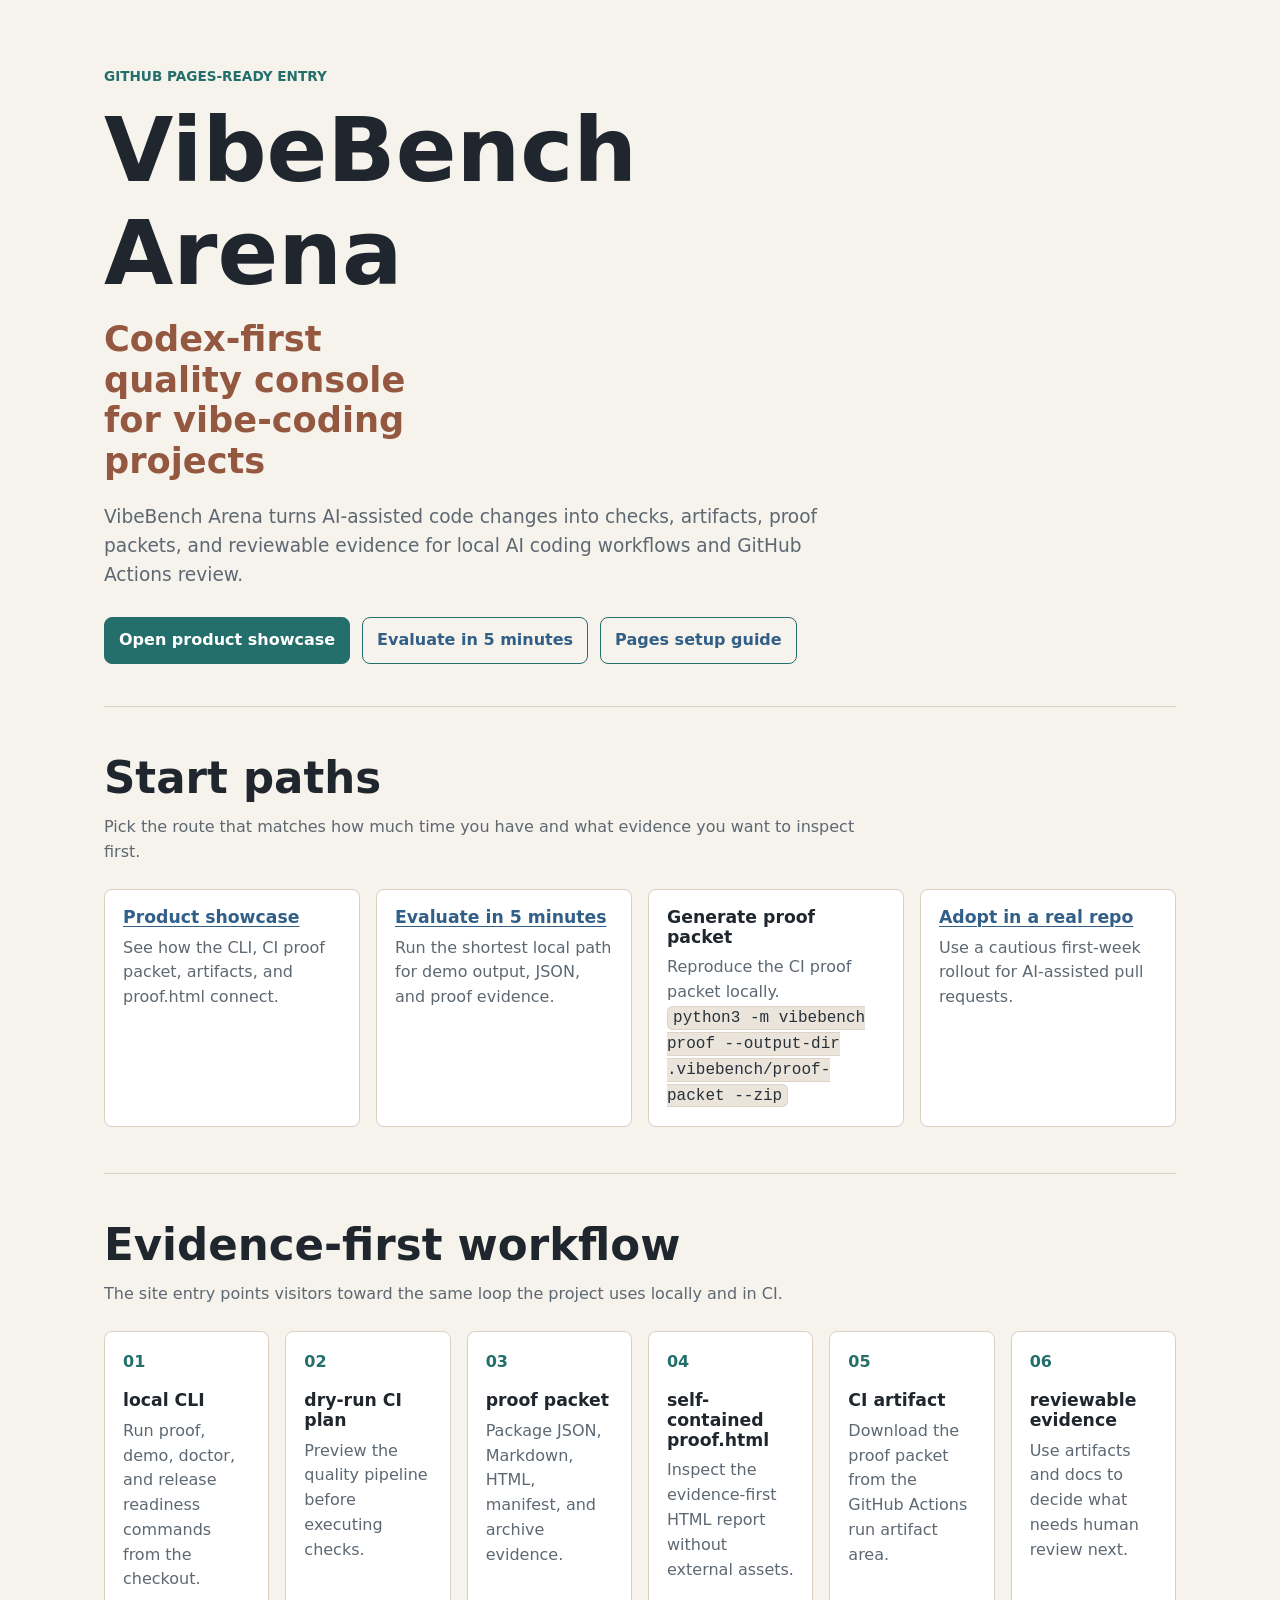
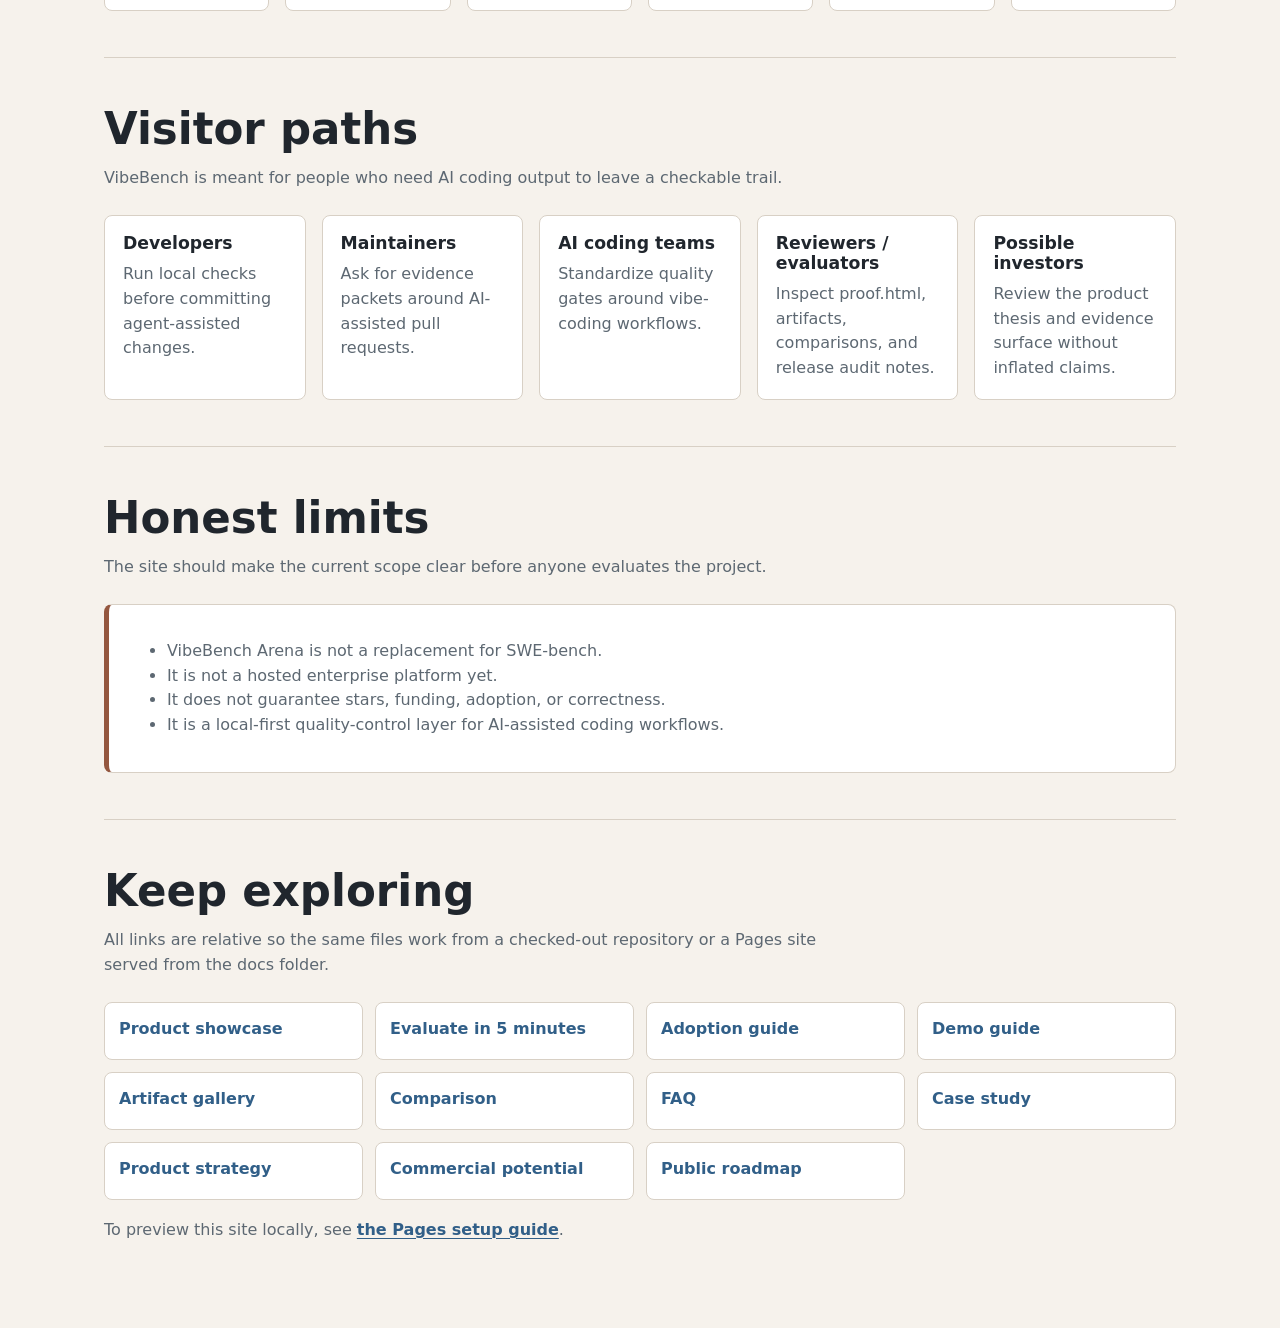
==== docs/index.html @ 3d6473d1 "docs: add GitHub Pages site entry" ====
<!doctype html>
<html lang="en">
<head>
  <meta charset="utf-8">
  <meta name="viewport" content="width=device-width, initial-scale=1">
  <title>VibeBench Arena</title>
  <style>
    :root {
      color-scheme: light;
      --bg: #f6f2ec;
      --panel: #ffffff;
      --ink: #20262d;
      --muted: #5d6872;
      --line: #d8d0c5;
      --teal: #246f6b;
      --blue: #315f88;
      --green: #4f7a48;
      --rust: #94573f;
      --gold: #aa7928;
    }

    * {
      box-sizing: border-box;
    }

    body {
      margin: 0;
      background: var(--bg);
      color: var(--ink);
      font-family:
        ui-sans-serif,
        system-ui,
        -apple-system,
        BlinkMacSystemFont,
        "Segoe UI",
        sans-serif;
      line-height: 1.55;
    }

    a {
      color: var(--blue);
      font-weight: 800;
      text-decoration-thickness: 0.08em;
      text-underline-offset: 0.18em;
    }

    .page {
      max-width: 1120px;
      margin: 0 auto;
      padding: 24px;
    }

    header {
      min-height: 68vh;
      align-content: center;
      border-bottom: 1px solid var(--line);
      display: grid;
      gap: 28px;
      padding: 42px 0;
    }

    .eyebrow {
      color: var(--teal);
      font-size: 0.85rem;
      font-weight: 900;
      letter-spacing: 0;
      margin: 0 0 12px;
      text-transform: uppercase;
    }

    h1,
    h2,
    h3 {
      line-height: 1.15;
      margin: 0;
    }

    h1 {
      font-size: clamp(3rem, 7vw, 5.8rem);
      max-width: 8ch;
    }

    header h2 {
      color: var(--rust);
      font-size: clamp(1.4rem, 3vw, 2.2rem);
      margin-top: 14px;
      max-width: 15ch;
    }

    .subtitle {
      color: var(--muted);
      font-size: 1.16rem;
      margin: 22px 0 0;
      max-width: 64ch;
    }

    .hero-links {
      display: flex;
      flex-wrap: wrap;
      gap: 12px;
    }

    .button {
      align-items: center;
      border: 1px solid var(--teal);
      border-radius: 8px;
      display: inline-flex;
      min-height: 44px;
      padding: 10px 14px;
      text-decoration: none;
    }

    .button.primary {
      background: var(--teal);
      color: #ffffff;
    }

    section {
      border-bottom: 1px solid var(--line);
      padding: 46px 0;
    }

    section:last-child {
      border-bottom: 0;
    }

    .section-head {
      display: grid;
      gap: 12px;
      margin-bottom: 24px;
      max-width: 760px;
    }

    .section-head h2 {
      font-size: clamp(1.75rem, 3.4vw, 2.8rem);
    }

    .section-head p {
      color: var(--muted);
      margin: 0;
    }

    .grid {
      display: grid;
      gap: 16px;
    }

    .cards {
      grid-template-columns: repeat(4, minmax(0, 1fr));
    }

    .people {
      grid-template-columns: repeat(5, minmax(0, 1fr));
    }

    .card {
      background: var(--panel);
      border: 1px solid var(--line);
      border-radius: 8px;
      padding: 18px;
    }

    .card h3 {
      font-size: 1.08rem;
      margin-bottom: 8px;
    }

    .card p,
    .card li {
      color: var(--muted);
    }

    .card p {
      margin: 0;
    }

    code {
      background: #ebe4db;
      border: 1px solid #ddd3c7;
      border-radius: 6px;
      color: #27313a;
      font-family:
        ui-monospace,
        SFMono-Regular,
        Menlo,
        Consolas,
        "Liberation Mono",
        monospace;
      padding: 0.12rem 0.32rem;
      overflow-wrap: anywhere;
    }

    .flow {
      counter-reset: flow;
      grid-template-columns: repeat(6, minmax(0, 1fr));
    }

    .flow .card {
      min-height: 142px;
    }

    .flow .card::before {
      color: var(--teal);
      content: counter(flow, decimal-leading-zero);
      counter-increment: flow;
      display: block;
      font-weight: 900;
      margin-bottom: 16px;
    }

    .path-command {
      margin-top: 14px;
    }

    .limits {
      border-left: 5px solid var(--rust);
    }

    .links {
      list-style: none;
      margin: 0;
      padding: 0;
      display: grid;
      gap: 12px;
      grid-template-columns: repeat(4, minmax(0, 1fr));
    }

    .links a {
      background: var(--panel);
      border: 1px solid var(--line);
      border-radius: 8px;
      display: block;
      min-height: 58px;
      padding: 14px;
      text-decoration: none;
    }

    .note {
      color: var(--muted);
      margin-top: 18px;
    }

    @media (max-width: 980px) {
      .cards,
      .people,
      .flow,
      .links {
        grid-template-columns: 1fr 1fr;
      }

      header {
        min-height: auto;
      }
    }

    @media (max-width: 620px) {
      .page {
        padding: 18px;
      }

      .cards,
      .people,
      .flow,
      .links {
        grid-template-columns: 1fr;
      }

      .hero-links {
        align-items: stretch;
        flex-direction: column;
      }
    }
  </style>
</head>
<body>
  <main class="page">
    <header>
      <div>
        <p class="eyebrow">GitHub Pages-ready entry</p>
        <h1>VibeBench Arena</h1>
        <h2>Codex-first quality console for vibe-coding projects</h2>
        <p class="subtitle">
          VibeBench Arena turns AI-assisted code changes into checks, artifacts,
          proof packets, and reviewable evidence for local AI coding workflows
          and GitHub Actions review.
        </p>
      </div>
      <nav class="hero-links" aria-label="Primary entry links">
        <a class="button primary" href="showcase.html">Open product showcase</a>
        <a class="button" href="evaluate.md">Evaluate in 5 minutes</a>
        <a class="button" href="pages.md">Pages setup guide</a>
      </nav>
    </header>

    <section aria-labelledby="start-title">
      <div class="section-head">
        <h2 id="start-title">Start paths</h2>
        <p>
          Pick the route that matches how much time you have and what evidence
          you want to inspect first.
        </p>
      </div>
      <div class="grid cards">
        <article class="card">
          <h3><a href="showcase.html">Product showcase</a></h3>
          <p>See how the CLI, CI proof packet, artifacts, and proof.html connect.</p>
        </article>
        <article class="card">
          <h3><a href="evaluate.md">Evaluate in 5 minutes</a></h3>
          <p>Run the shortest local path for demo output, JSON, and proof evidence.</p>
        </article>
        <article class="card">
          <h3>Generate proof packet</h3>
          <p>Reproduce the CI proof packet locally.</p>
          <p class="path-command"><code>python3 -m vibebench proof --output-dir .vibebench/proof-packet --zip</code></p>
        </article>
        <article class="card">
          <h3><a href="adoption.md">Adopt in a real repo</a></h3>
          <p>Use a cautious first-week rollout for AI-assisted pull requests.</p>
        </article>
      </div>
    </section>

    <section aria-labelledby="flow-title">
      <div class="section-head">
        <h2 id="flow-title">Evidence-first workflow</h2>
        <p>
          The site entry points visitors toward the same loop the project uses
          locally and in CI.
        </p>
      </div>
      <div class="grid flow">
        <article class="card">
          <h3>local CLI</h3>
          <p>Run proof, demo, doctor, and release readiness commands from the checkout.</p>
        </article>
        <article class="card">
          <h3>dry-run CI plan</h3>
          <p>Preview the quality pipeline before executing checks.</p>
        </article>
        <article class="card">
          <h3>proof packet</h3>
          <p>Package JSON, Markdown, HTML, manifest, and archive evidence.</p>
        </article>
        <article class="card">
          <h3>self-contained proof.html</h3>
          <p>Inspect the evidence-first HTML report without external assets.</p>
        </article>
        <article class="card">
          <h3>CI artifact</h3>
          <p>Download the proof packet from the GitHub Actions run artifact area.</p>
        </article>
        <article class="card">
          <h3>reviewable evidence</h3>
          <p>Use artifacts and docs to decide what needs human review next.</p>
        </article>
      </div>
    </section>

    <section aria-labelledby="visitors-title">
      <div class="section-head">
        <h2 id="visitors-title">Visitor paths</h2>
        <p>
          VibeBench is meant for people who need AI coding output to leave a
          checkable trail.
        </p>
      </div>
      <div class="grid people">
        <article class="card">
          <h3>Developers</h3>
          <p>Run local checks before committing agent-assisted changes.</p>
        </article>
        <article class="card">
          <h3>Maintainers</h3>
          <p>Ask for evidence packets around AI-assisted pull requests.</p>
        </article>
        <article class="card">
          <h3>AI coding teams</h3>
          <p>Standardize quality gates around vibe-coding workflows.</p>
        </article>
        <article class="card">
          <h3>Reviewers / evaluators</h3>
          <p>Inspect proof.html, artifacts, comparisons, and release audit notes.</p>
        </article>
        <article class="card">
          <h3>Possible investors</h3>
          <p>Review the product thesis and evidence surface without inflated claims.</p>
        </article>
      </div>
    </section>

    <section aria-labelledby="limits-title">
      <div class="section-head">
        <h2 id="limits-title">Honest limits</h2>
        <p>
          The site should make the current scope clear before anyone evaluates
          the project.
        </p>
      </div>
      <div class="card limits">
        <ul>
          <li>VibeBench Arena is not a replacement for SWE-bench.</li>
          <li>It is not a hosted enterprise platform yet.</li>
          <li>It does not guarantee stars, funding, adoption, or correctness.</li>
          <li>It is a local-first quality-control layer for AI-assisted coding workflows.</li>
        </ul>
      </div>
    </section>

    <section aria-labelledby="links-title">
      <div class="section-head">
        <h2 id="links-title">Keep exploring</h2>
        <p>All links are relative so the same files work from a checked-out repository or a Pages site served from the docs folder.</p>
      </div>
      <ul class="links">
        <li><a href="showcase.html">Product showcase</a></li>
        <li><a href="evaluate.md">Evaluate in 5 minutes</a></li>
        <li><a href="adoption.md">Adoption guide</a></li>
        <li><a href="demo.md">Demo guide</a></li>
        <li><a href="artifact-gallery.md">Artifact gallery</a></li>
        <li><a href="comparison.md">Comparison</a></li>
        <li><a href="faq.md">FAQ</a></li>
        <li><a href="case-study.md">Case study</a></li>
        <li><a href="product-strategy.md">Product strategy</a></li>
        <li><a href="commercial-potential.md">Commercial potential</a></li>
        <li><a href="roadmap-public.md">Public roadmap</a></li>
      </ul>
      <p class="note">To preview this site locally, see <a href="pages.md">the Pages setup guide</a>.</p>
    </section>
  </main>
</body>
</html>
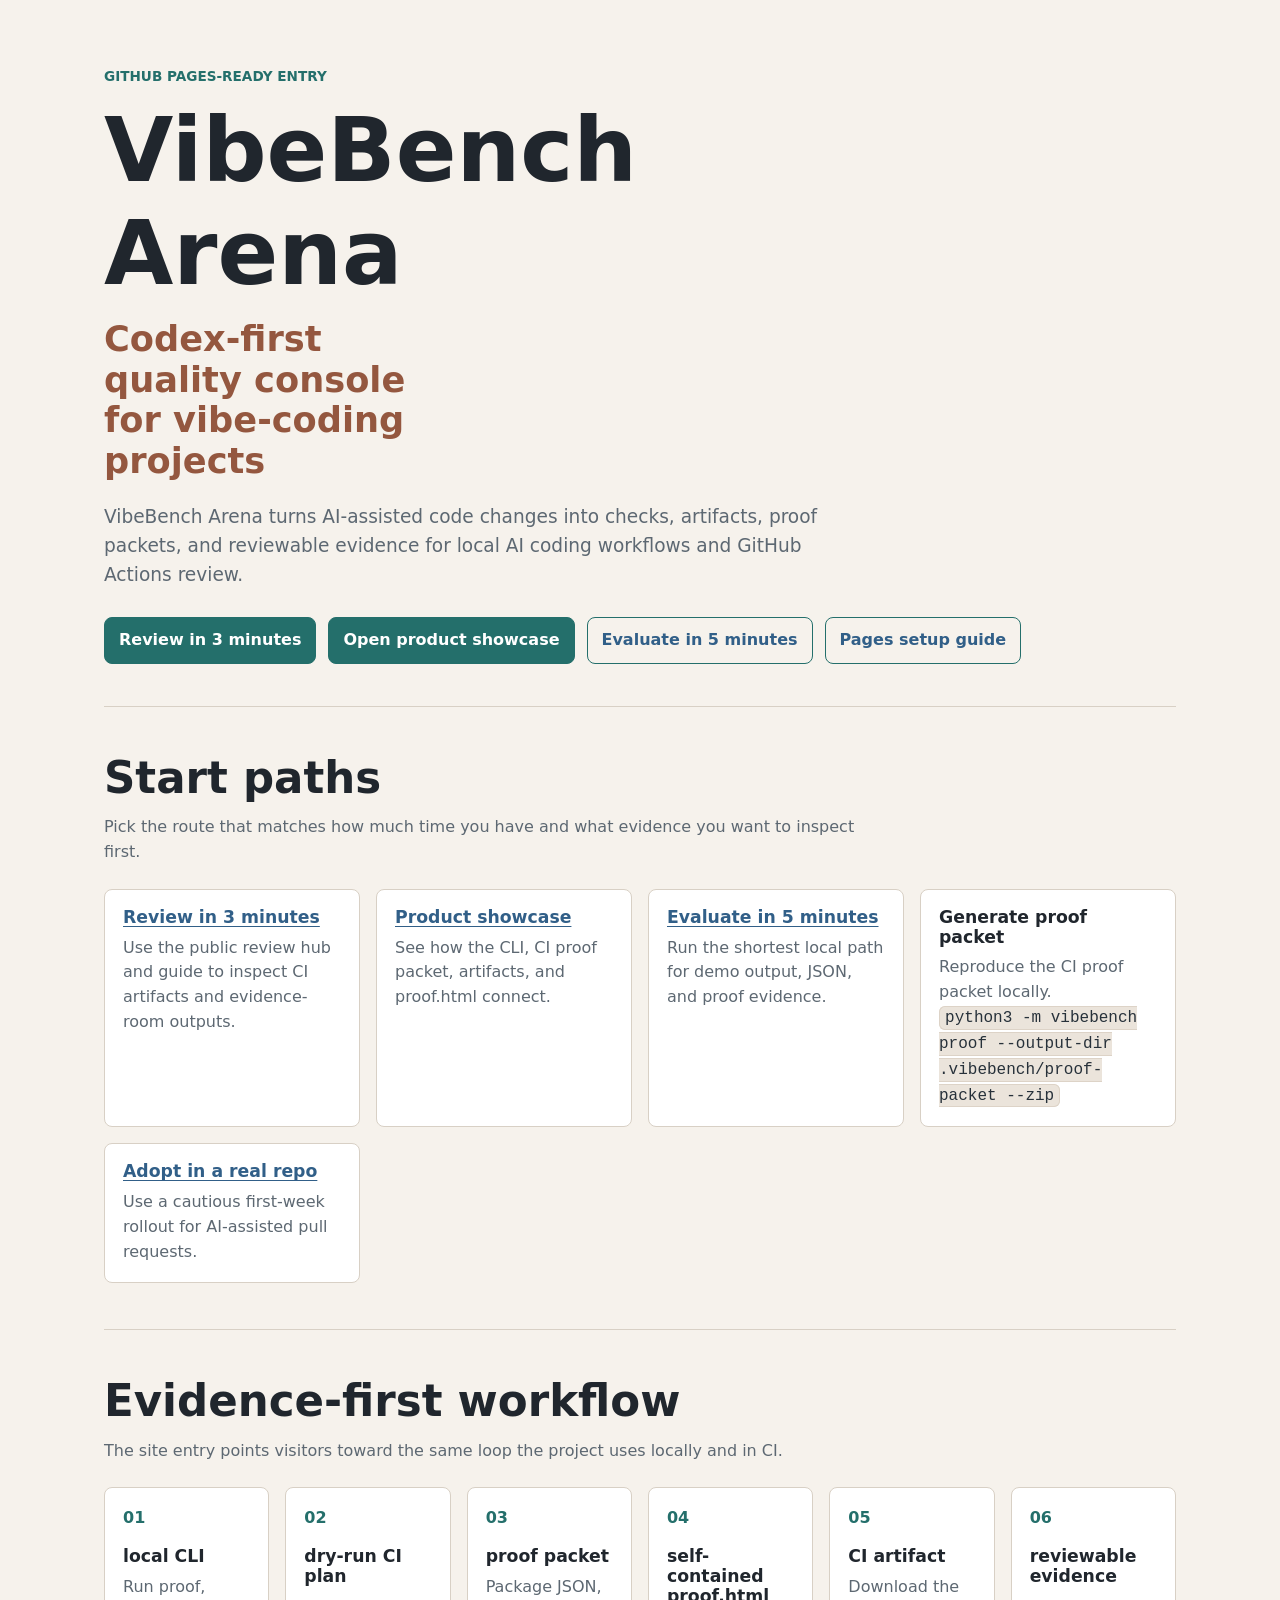
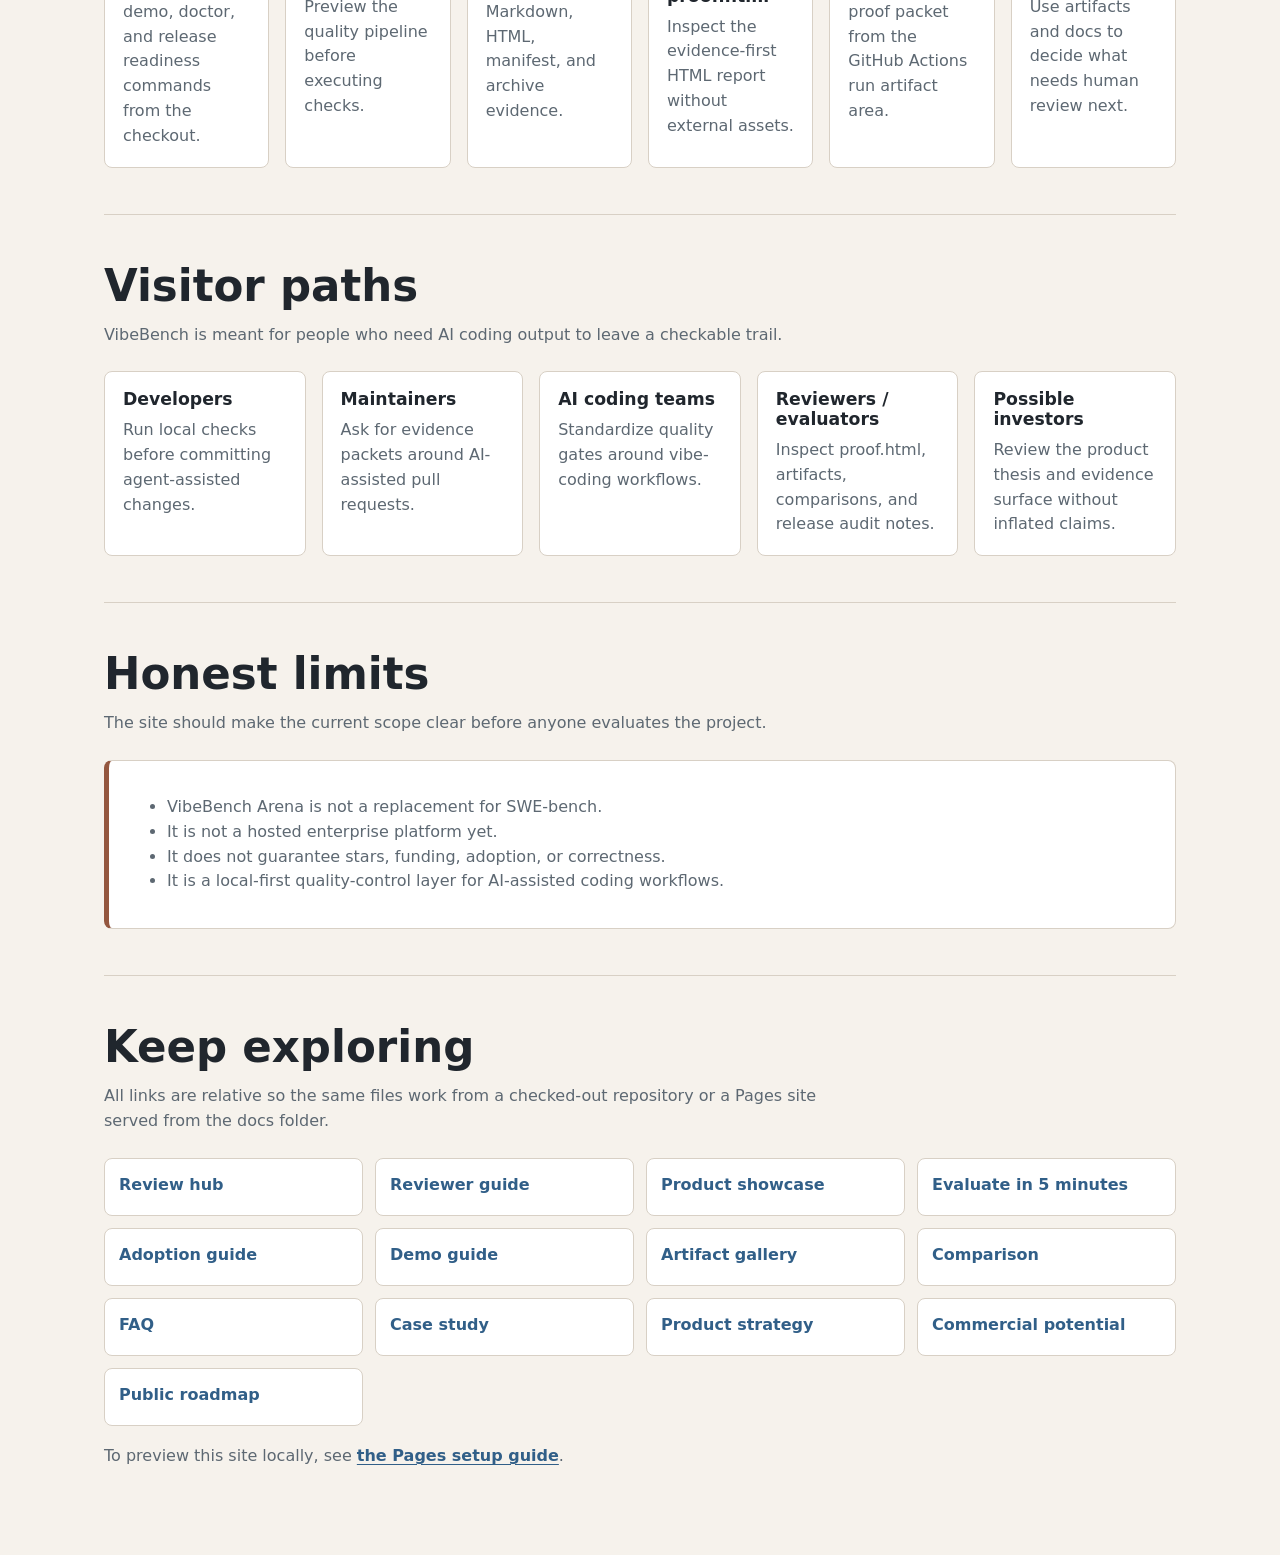
==== commit e4c122ef: "docs: add public review hub" ====
--- a/docs/index.html
+++ b/docs/index.html
@@ -286,6 +286,7 @@
         </p>
       </div>
       <nav class="hero-links" aria-label="Primary entry links">
+        <a class="button primary" href="review-hub.html">Review in 3 minutes</a>
         <a class="button primary" href="showcase.html">Open product showcase</a>
         <a class="button" href="evaluate.md">Evaluate in 5 minutes</a>
         <a class="button" href="pages.md">Pages setup guide</a>
@@ -302,6 +303,10 @@
       </div>
       <div class="grid cards">
         <article class="card">
+          <h3><a href="review-hub.html">Review in 3 minutes</a></h3>
+          <p>Use the public review hub and guide to inspect CI artifacts and evidence-room outputs.</p>
+        </article>
+        <article class="card">
           <h3><a href="showcase.html">Product showcase</a></h3>
           <p>See how the CLI, CI proof packet, artifacts, and proof.html connect.</p>
         </article>
@@ -413,6 +418,8 @@
         <p>All links are relative so the same files work from a checked-out repository or a Pages site served from the docs folder.</p>
       </div>
       <ul class="links">
+        <li><a href="review-hub.html">Review hub</a></li>
+        <li><a href="reviewer-guide.md">Reviewer guide</a></li>
         <li><a href="showcase.html">Product showcase</a></li>
         <li><a href="evaluate.md">Evaluate in 5 minutes</a></li>
         <li><a href="adoption.md">Adoption guide</a></li>
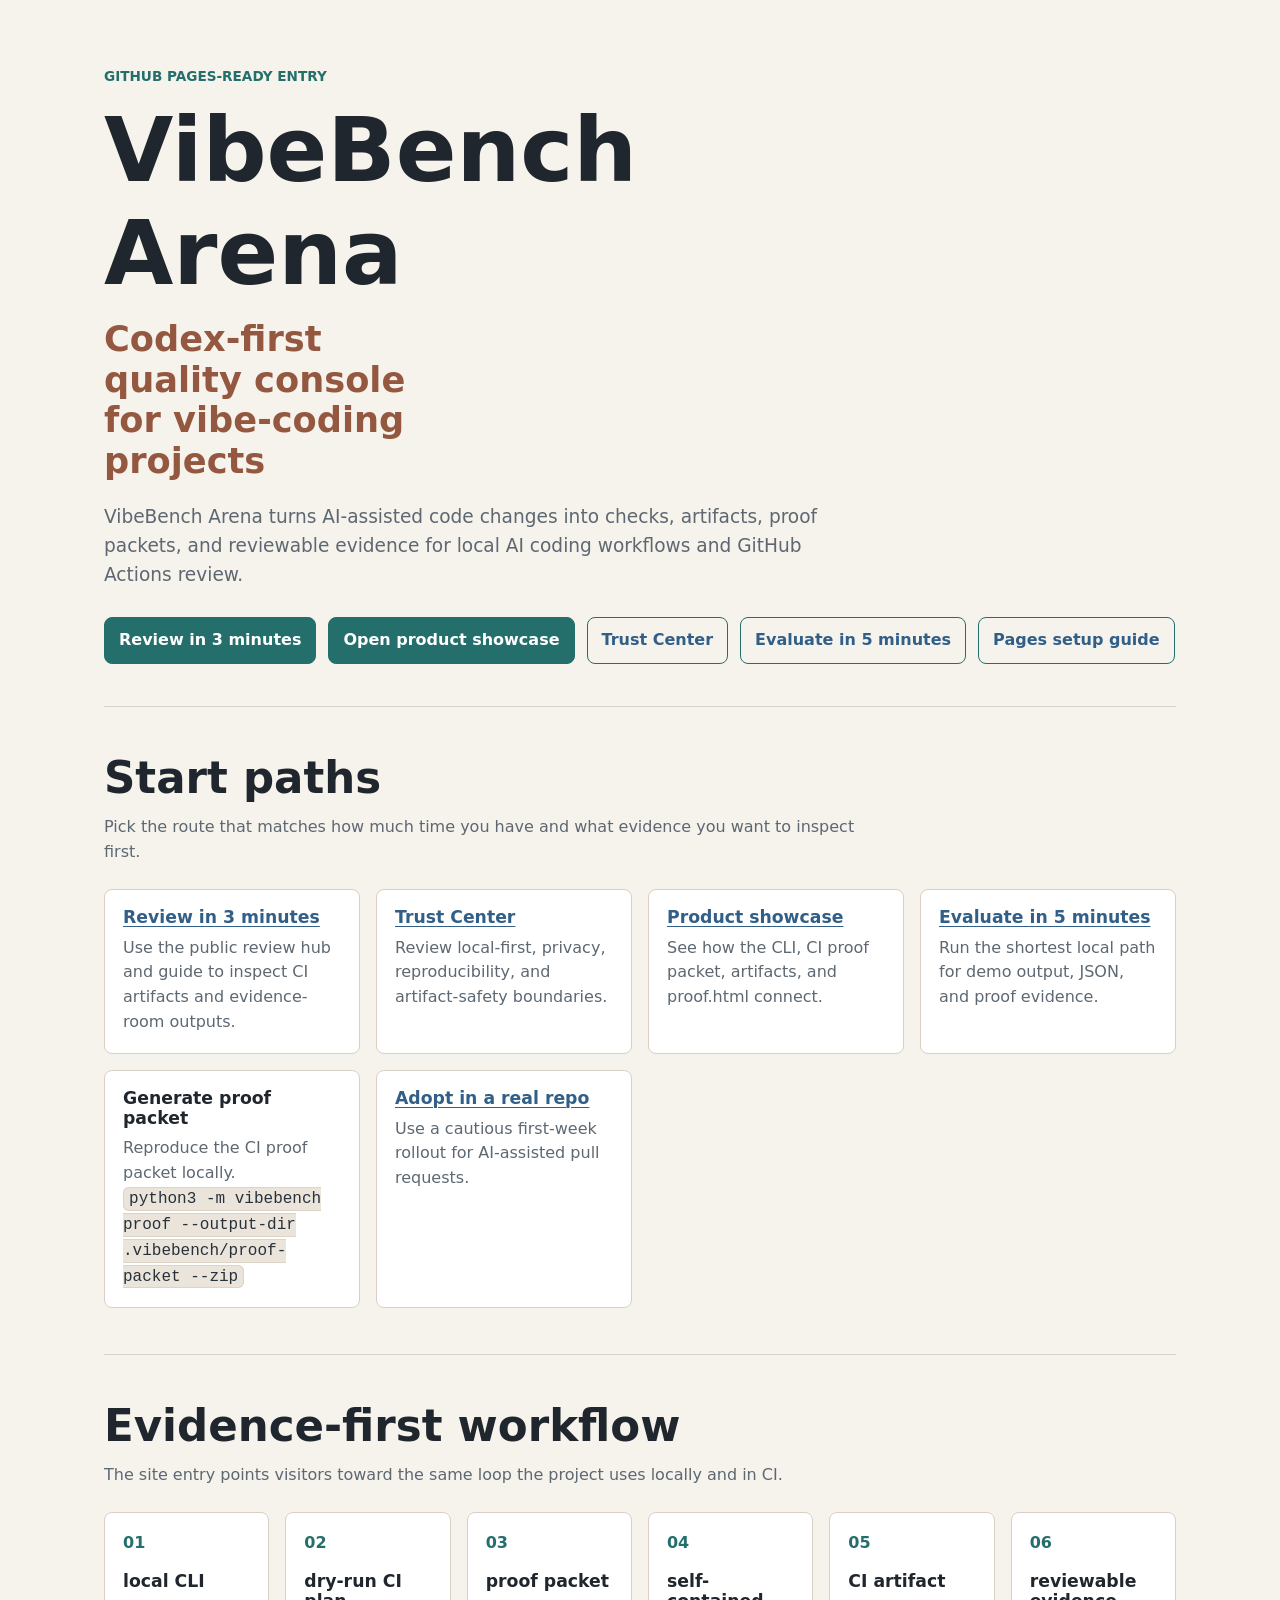
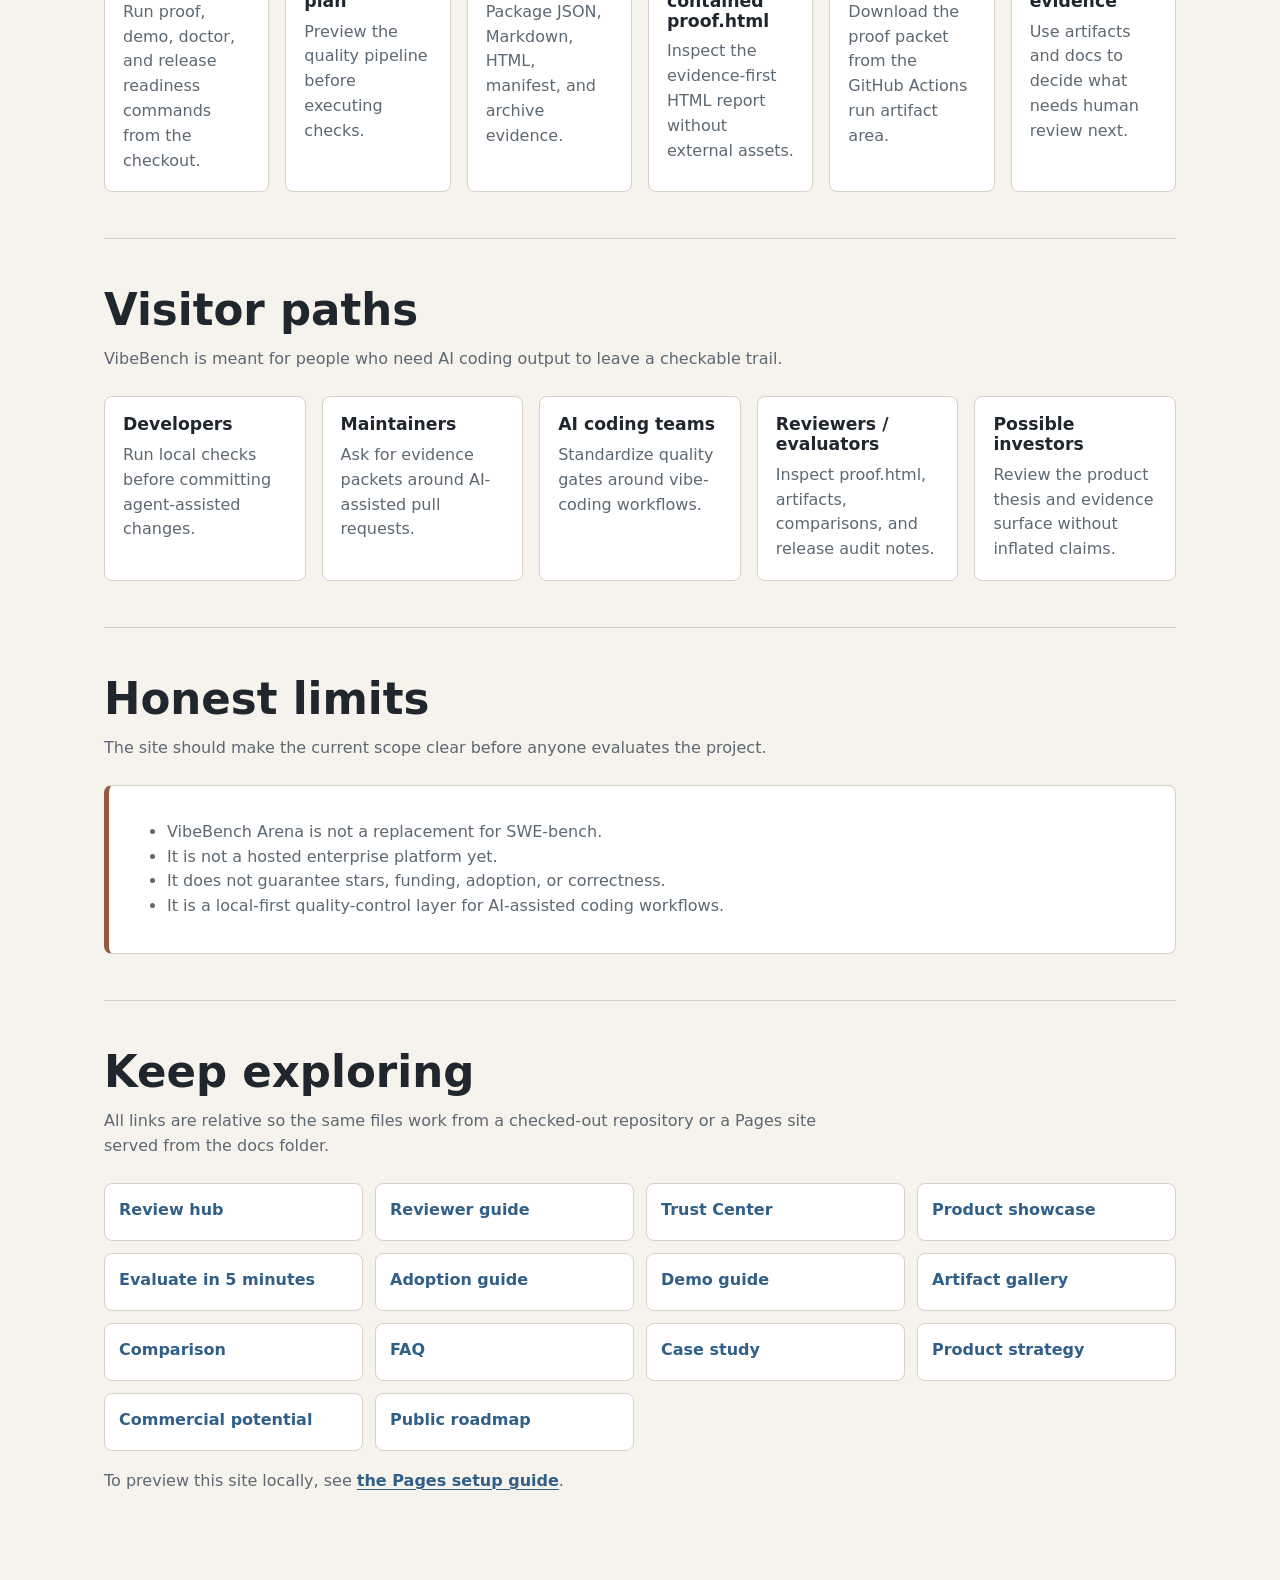
==== commit 337ebbc2: "feat: add public trust center" ====
--- a/docs/index.html
+++ b/docs/index.html
@@ -288,6 +288,7 @@
       <nav class="hero-links" aria-label="Primary entry links">
         <a class="button primary" href="review-hub.html">Review in 3 minutes</a>
         <a class="button primary" href="showcase.html">Open product showcase</a>
+        <a class="button" href="trust-center.html">Trust Center</a>
         <a class="button" href="evaluate.md">Evaluate in 5 minutes</a>
         <a class="button" href="pages.md">Pages setup guide</a>
       </nav>
@@ -307,6 +308,10 @@
           <p>Use the public review hub and guide to inspect CI artifacts and evidence-room outputs.</p>
         </article>
         <article class="card">
+          <h3><a href="trust-center.html">Trust Center</a></h3>
+          <p>Review local-first, privacy, reproducibility, and artifact-safety boundaries.</p>
+        </article>
+        <article class="card">
           <h3><a href="showcase.html">Product showcase</a></h3>
           <p>See how the CLI, CI proof packet, artifacts, and proof.html connect.</p>
         </article>
@@ -420,6 +425,7 @@
       <ul class="links">
         <li><a href="review-hub.html">Review hub</a></li>
         <li><a href="reviewer-guide.md">Reviewer guide</a></li>
+        <li><a href="trust-center.html">Trust Center</a></li>
         <li><a href="showcase.html">Product showcase</a></li>
         <li><a href="evaluate.md">Evaluate in 5 minutes</a></li>
         <li><a href="adoption.md">Adoption guide</a></li>
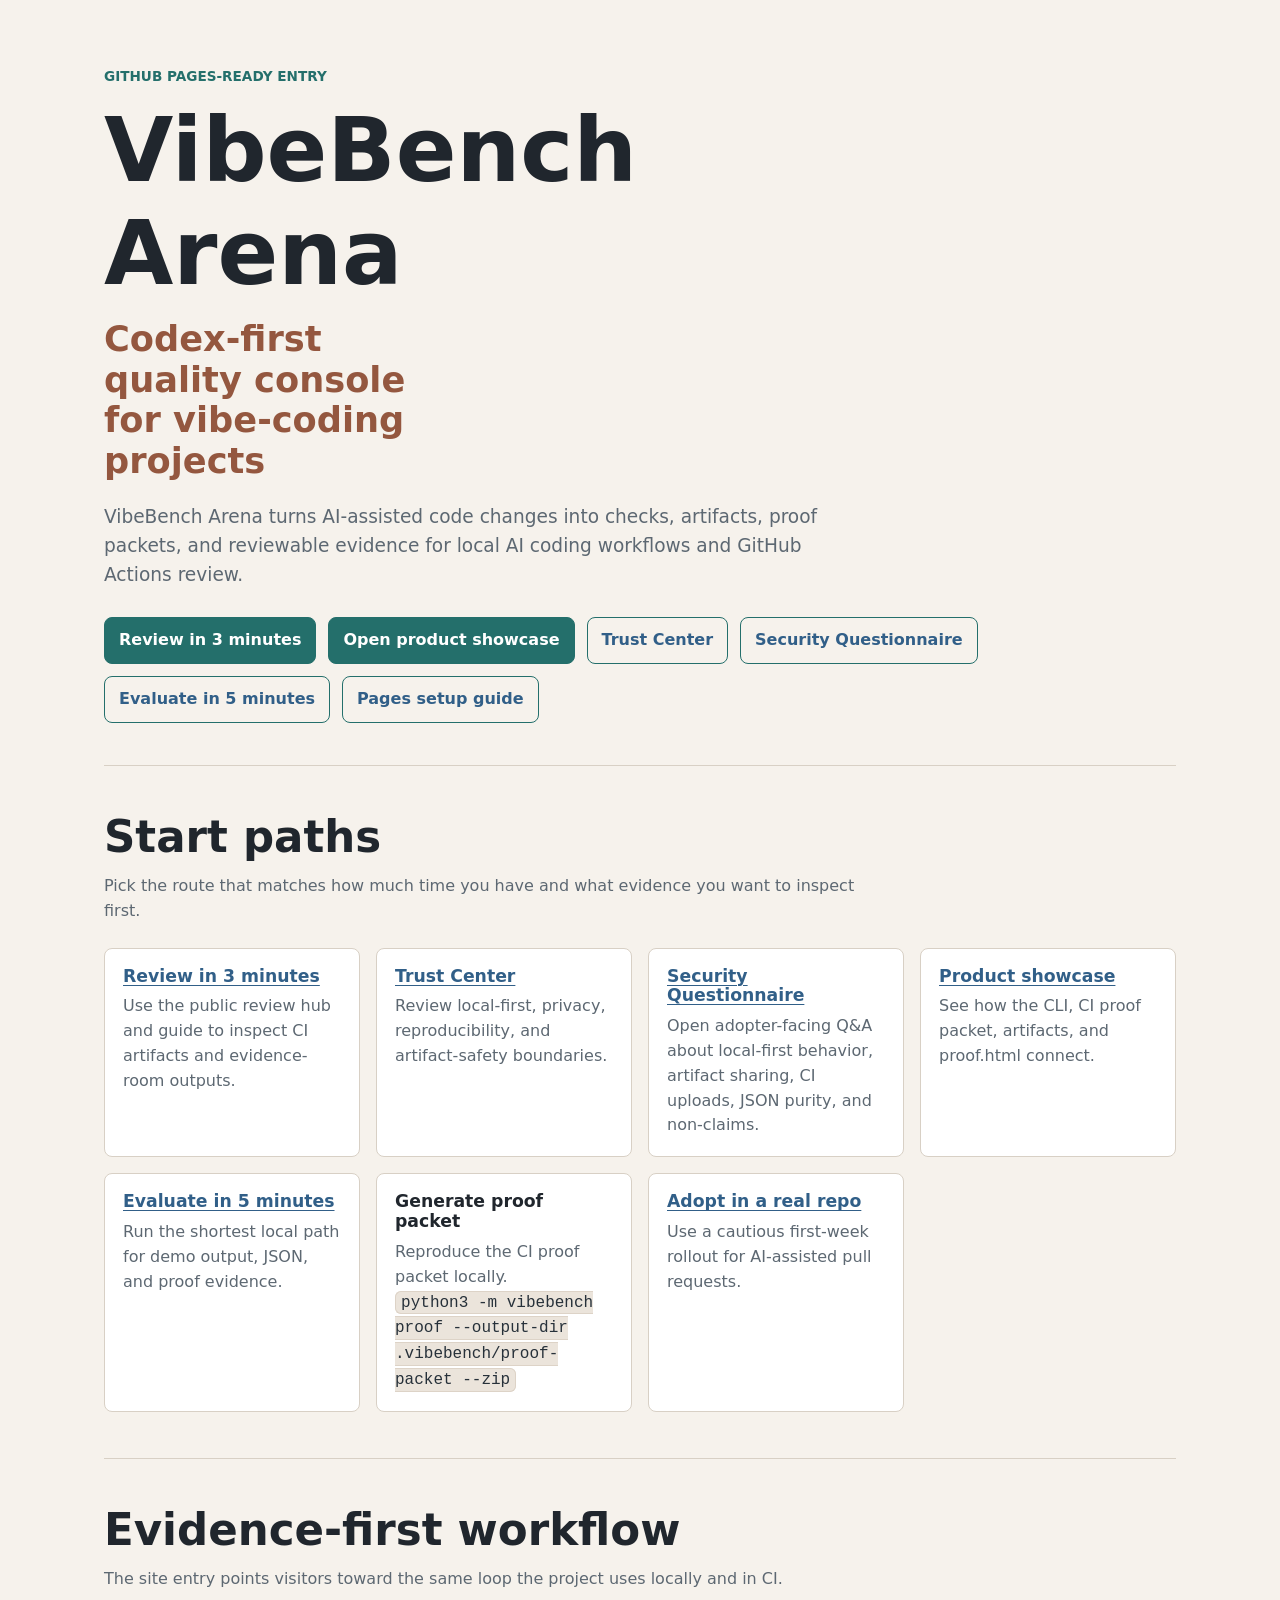
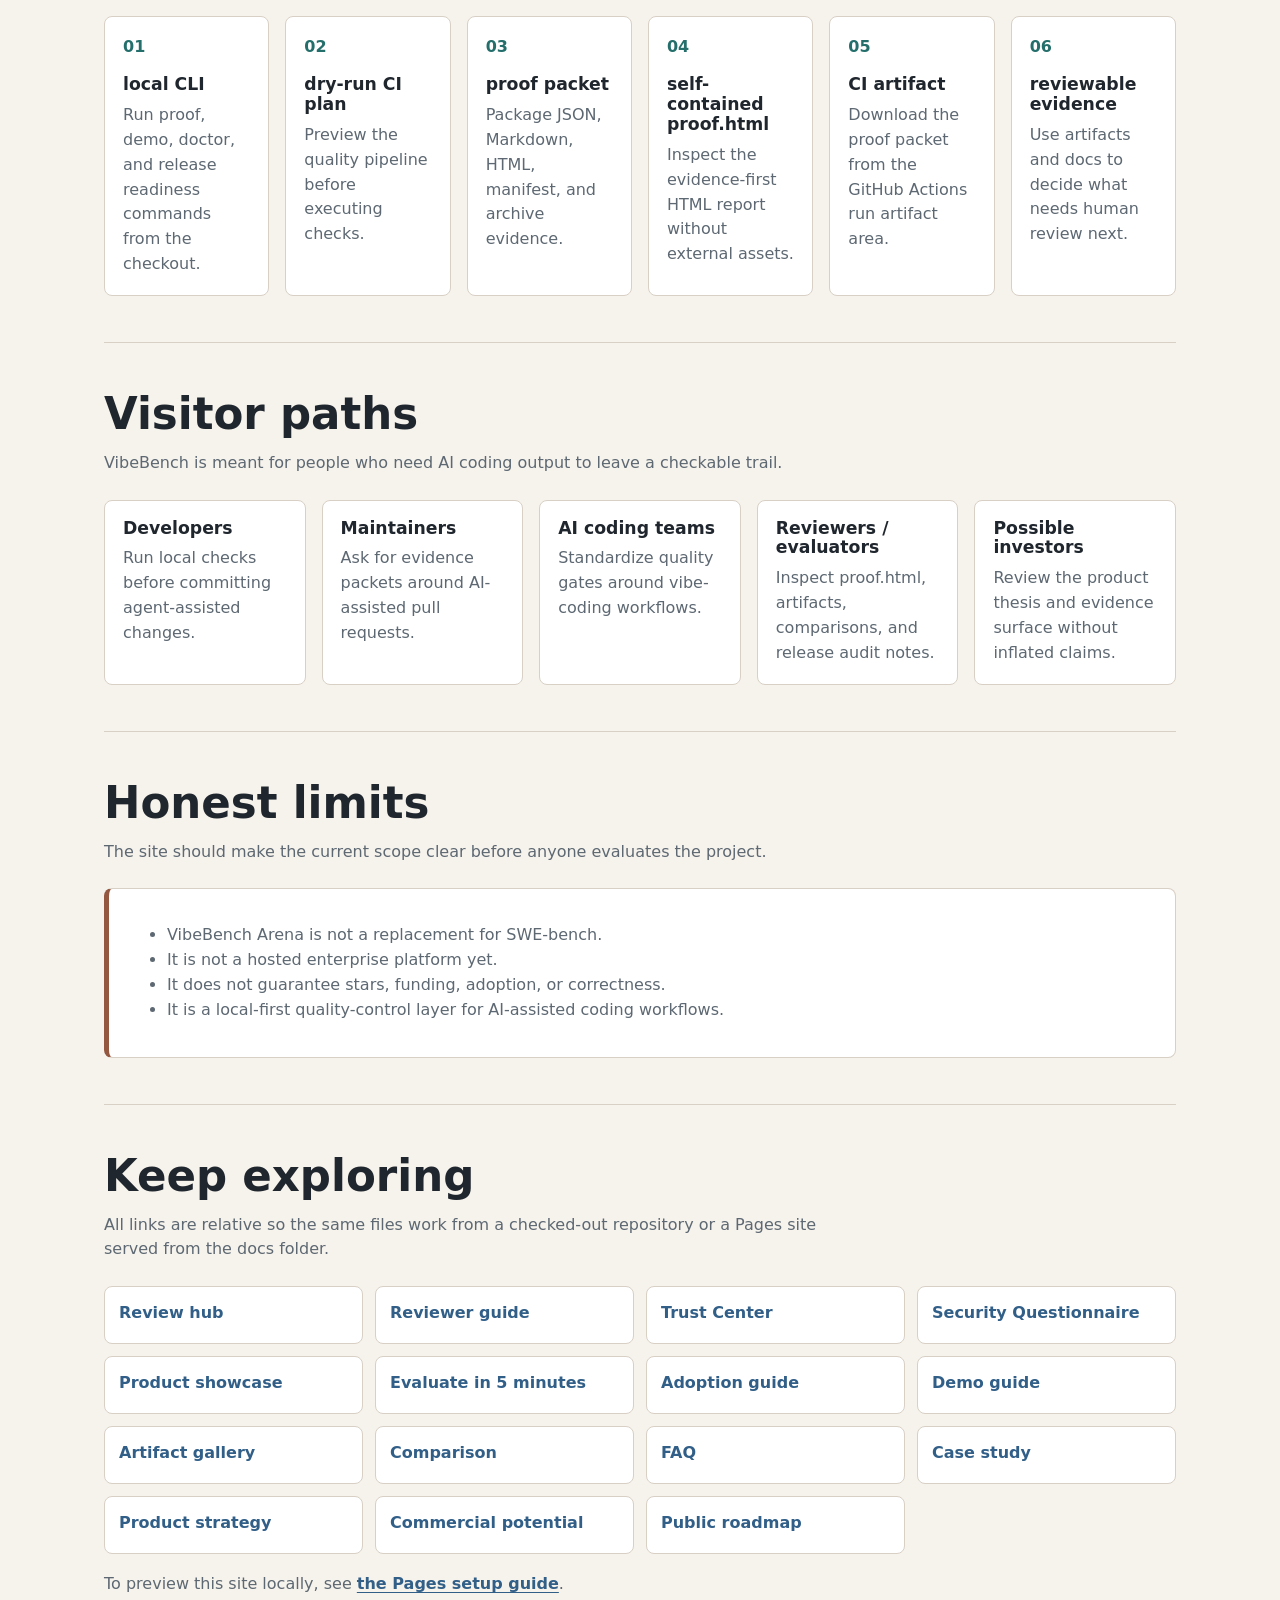
==== commit 7899abd7: "feat: add adopter security questionnaire" ====
--- a/docs/index.html
+++ b/docs/index.html
@@ -289,6 +289,7 @@
         <a class="button primary" href="review-hub.html">Review in 3 minutes</a>
         <a class="button primary" href="showcase.html">Open product showcase</a>
         <a class="button" href="trust-center.html">Trust Center</a>
+        <a class="button" href="security-questionnaire.html">Security Questionnaire</a>
         <a class="button" href="evaluate.md">Evaluate in 5 minutes</a>
         <a class="button" href="pages.md">Pages setup guide</a>
       </nav>
@@ -312,6 +313,10 @@
           <p>Review local-first, privacy, reproducibility, and artifact-safety boundaries.</p>
         </article>
         <article class="card">
+          <h3><a href="security-questionnaire.html">Security Questionnaire</a></h3>
+          <p>Open adopter-facing Q&amp;A about local-first behavior, artifact sharing, CI uploads, JSON purity, and non-claims.</p>
+        </article>
+        <article class="card">
           <h3><a href="showcase.html">Product showcase</a></h3>
           <p>See how the CLI, CI proof packet, artifacts, and proof.html connect.</p>
         </article>
@@ -426,6 +431,7 @@
         <li><a href="review-hub.html">Review hub</a></li>
         <li><a href="reviewer-guide.md">Reviewer guide</a></li>
         <li><a href="trust-center.html">Trust Center</a></li>
+        <li><a href="security-questionnaire.html">Security Questionnaire</a></li>
         <li><a href="showcase.html">Product showcase</a></li>
         <li><a href="evaluate.md">Evaluate in 5 minutes</a></li>
         <li><a href="adoption.md">Adoption guide</a></li>
